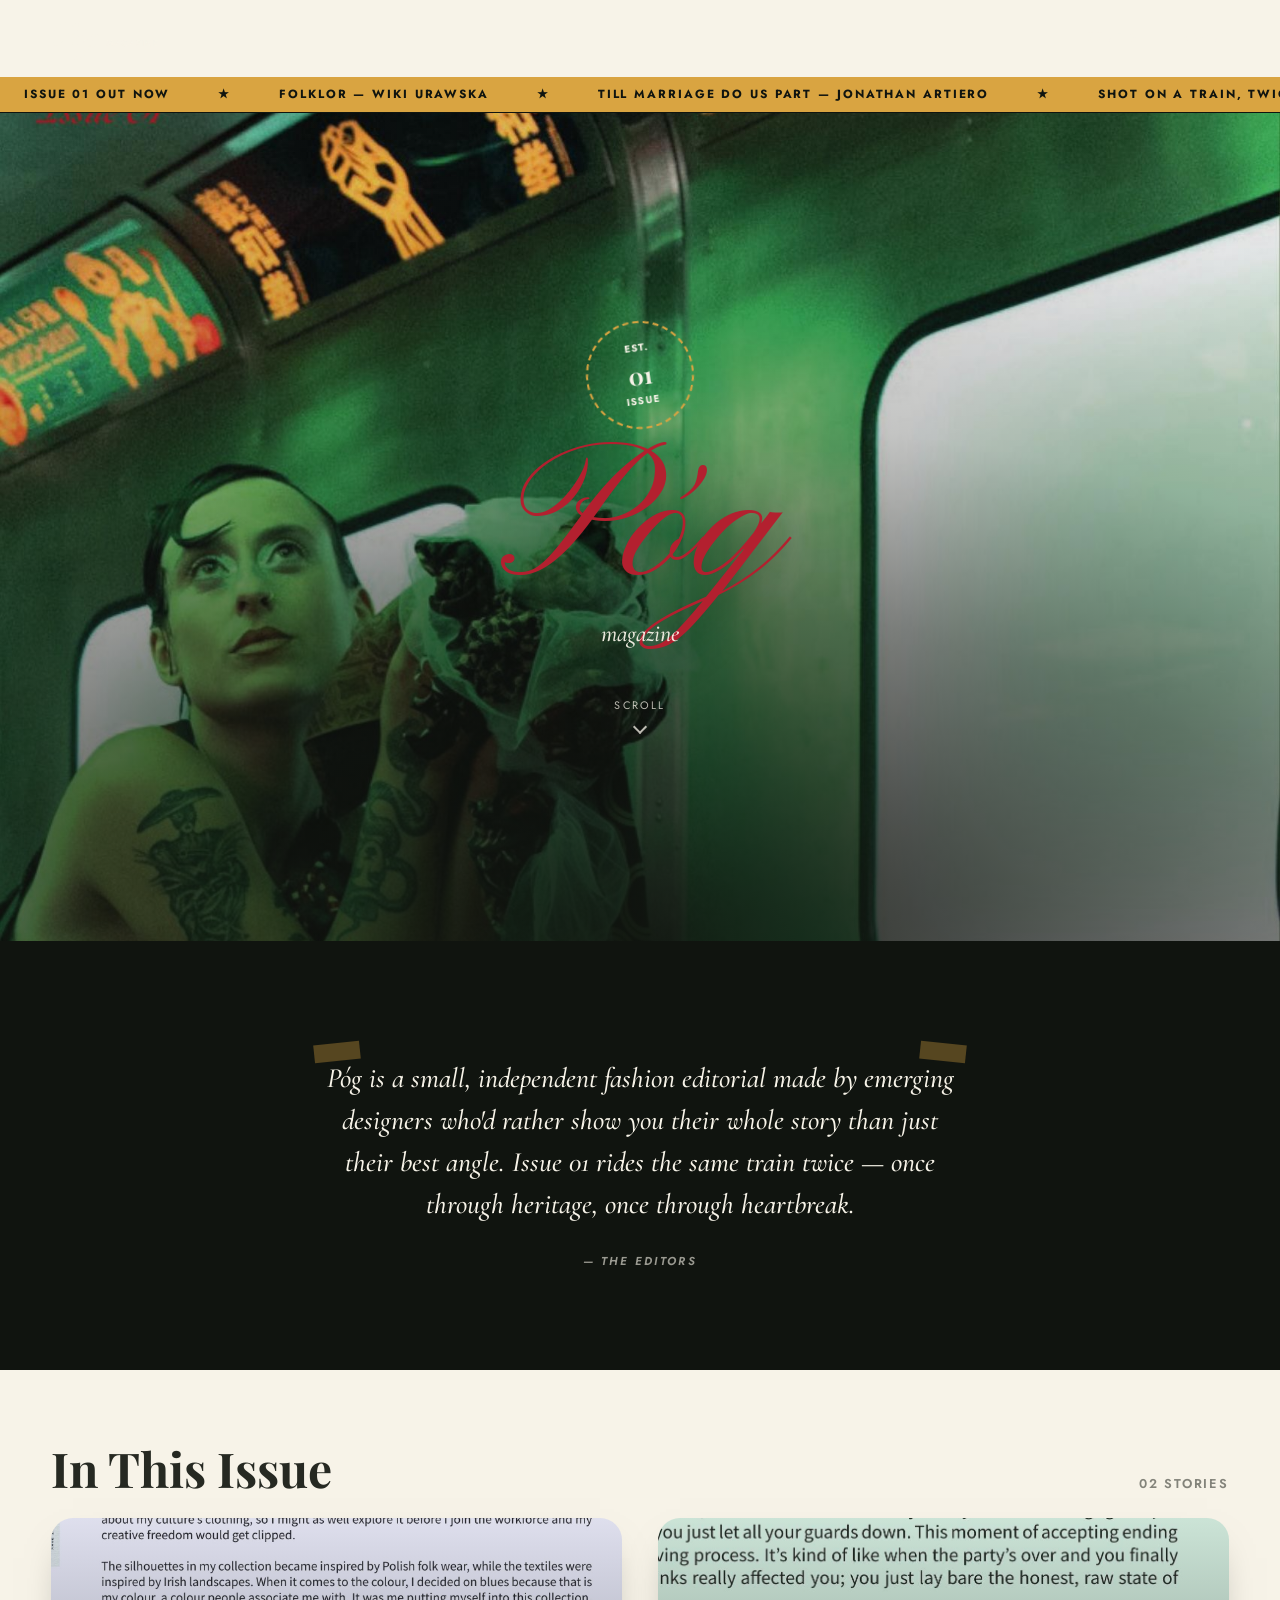
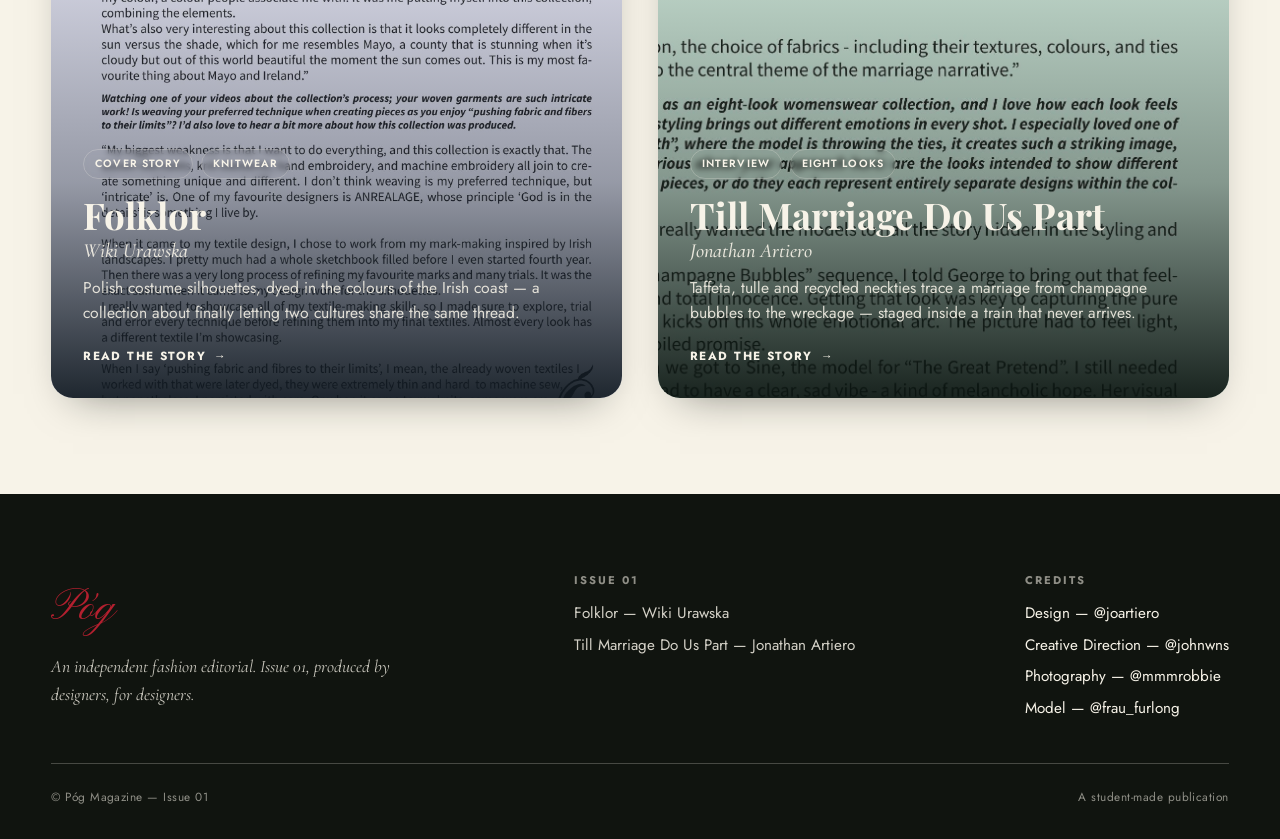
==== index.html @ 199f37f8 "Add files via upload" ====
<!DOCTYPE html>
<html lang="en">
<head>
<meta charset="UTF-8">
<meta name="viewport" content="width=device-width, initial-scale=1.0">
<title>Póg Magazine — Issue 01</title>
<meta name="description" content="Póg Magazine, Issue 01 — an independent fashion editorial. Two stories, one shoot: heritage stitched in blue, heartbreak staged on a train.">
<link rel="stylesheet" href="styles.css">
</head>
<body>

<a class="skip-link" href="#main">Skip to content</a>

<header class="site-nav" id="siteNav">
  <a class="nav-logo" href="index.html">Póg<sup>Magazine</sup></a>
  <nav aria-label="Primary">
    <ul class="nav-links">
      <li><a href="#issue">Issue 01</a></li>
      <li><a href="#about">About</a></li>
    </ul>
  </nav>
</header>

<div class="ticker" aria-hidden="true">
  <div class="ticker-track">
    <span>Issue 01 out now</span><span>★</span>
    <span>Folklor — Wiki Urawska</span><span>★</span>
    <span>Till Marriage Do Us Part — Jonathan Artiero</span><span>★</span>
    <span>Shot on a train, twice</span><span>★</span>
    <span>Issue 01 out now</span><span>★</span>
    <span>Folklor — Wiki Urawska</span><span>★</span>
    <span>Till Marriage Do Us Part — Jonathan Artiero</span><span>★</span>
    <span>Shot on a train, twice</span><span>★</span>
  </div>
</div>

<main id="main">

  <section class="hero" aria-label="Cover">
    <div class="hero-media">
      <img src="assets/cover.jpg" alt="A model in green light holds a bouquet of ties inside a train carriage, wearing a pinstripe corset with tattoos visible on her arm." loading="eager">
    </div>
    <div class="hero-content">
      <div class="hero-stamp" aria-hidden="true">
        <span>Est.</span>
        <strong>01</strong>
        <span>Issue</span>
      </div>
      <div class="hero-wordmark">Póg</div>
      <p class="hero-tagline">magazine</p>
      <div class="scroll-cue">
        Scroll
        <span class="chev"></span>
      </div>
    </div>
  </section>

  <section class="mission" id="about">
    <div class="mission-card reveal">
      <p>Póg is a small, independent fashion editorial made by emerging designers who'd rather show you their whole story than just their best angle. Issue 01 rides the same train twice — once through heritage, once through heartbreak.</p>
      <p class="signed">— The Editors</p>
    </div>
  </section>

  <div class="section-head reveal" id="issue">
    <h2>In This Issue</h2>
    <span class="count">02 Stories</span>
  </div>

  <section class="features" aria-label="Featured articles">

    <a class="feature-card reveal js-tilt" data-tone="folklor" href="article-folklor.html">
      <img src="assets/wiki-collage.jpg" alt="Models wearing pale blue textured knitwear and ruffled skirts from the Folklor collection." loading="lazy">
      <div class="feature-card-body">
        <div class="chip-row">
          <span class="chip">Cover Story</span>
          <span class="chip">Knitwear</span>
        </div>
        <h3>Folklor<span class="designer">Wiki Urawska</span></h3>
        <p>Polish costume silhouettes, dyed in the colours of the Irish coast — a collection about finally letting two cultures share the same thread.</p>
        <span class="feature-cta">Read the story <span class="arrow" aria-hidden="true">&rarr;</span></span>
      </div>
    </a>

    <a class="feature-card reveal js-tilt" data-tone="till-marriage" href="article-till-marriage.html">
      <img src="assets/jonathan-bride.jpg" alt="A bride in a tulle veil holds a bouquet made of neckties, standing inside a lit train carriage." loading="lazy">
      <div class="feature-card-body">
        <div class="chip-row">
          <span class="chip">Interview</span>
          <span class="chip">Eight Looks</span>
        </div>
        <h3>Till Marriage Do Us Part<span class="designer">Jonathan Artiero</span></h3>
        <p>Taffeta, tulle and recycled neckties trace a marriage from champagne bubbles to the wreckage — staged inside a train that never arrives.</p>
        <span class="feature-cta">Read the story <span class="arrow" aria-hidden="true">&rarr;</span></span>
      </div>
    </a>

  </section>

</main>

<footer class="site-footer">
  <div class="footer-grid">
    <div>
      <div class="footer-logo">Póg</div>
      <p class="footer-tagline">An independent fashion editorial. Issue 01, produced by designers, for designers.</p>
    </div>
    <div class="footer-col">
      <h3>Issue 01</h3>
      <ul>
        <li><a href="article-folklor.html">Folklor — Wiki Urawska</a></li>
        <li><a href="article-till-marriage.html">Till Marriage Do Us Part — Jonathan Artiero</a></li>
      </ul>
    </div>
    <div class="footer-col">
      <h3>Credits</h3>
      <ul>
        <li>Design — @joartiero</li>
        <li>Creative Direction — @johnwns</li>
        <li>Photography — @mmmrobbie</li>
        <li>Model — @frau_furlong</li>
      </ul>
    </div>
  </div>
  <div class="footer-bottom">
    <span>&copy; Póg Magazine — Issue 01</span>
    <span>A student-made publication</span>
  </div>
</footer>

<script src="script.js"></script>
</body>
</html>
---- styles.css ----
/* ==========================================================================
   Póg Magazine — stylesheet v2
   A webzine, not a flipbook: color-blocked sections pulled from the shoots,
   short-form editorial copy, and a few hand-finished, poppy interactions.
   ========================================================================== */

@import url('https://fonts.googleapis.com/css2?family=Playfair+Display:ital,wght@0,600;0,700;0,800;1,600;1,700&family=Cormorant+Garamond:ital,wght@0,500;1,500;1,600&family=Jost:wght@400;500;600;700&family=Pinyon+Script&display=swap');

:root{
  /* ground */
  --ink: #10140f;
  --ink-soft: #262922;
  --cream: #f7f3e8;
  --cream-dim: #efe8d6;
  --line: rgba(16,20,15,.14);
  --line-on-dark: rgba(247,243,232,.24);

  /* pulled straight from the shoots */
  --crimson: #b3202f;
  --crimson-deep: #7c1220;
  --emerald: #1c4a34;
  --emerald-deep: #0f2a1e;
  --gold: #d9a441;

  --blue: #6f97c2;
  --blue-deep: #33526f;
  --blue-tint: #e4ecf4;

  --sage: #7fa38c;
  --sage-deep: #2c4838;
  --sage-tint: #e5efe7;

  --accent: var(--crimson);
  --accent-deep: var(--crimson-deep);
  --tint: var(--cream-dim);

  /* type */
  --f-display: 'Playfair Display', Georgia, serif;
  --f-serif: 'Cormorant Garamond', Georgia, serif;
  --f-body: 'Jost', -apple-system, BlinkMacSystemFont, sans-serif;
  --f-script: 'Pinyon Script', cursive;

  --gutter: clamp(1.25rem, 4vw, 4rem);
  --ease-pop: cubic-bezier(.34,1.56,.64,1);
  --ease: cubic-bezier(.22,.68,.16,1);
}

[data-theme="folklor"]{ --accent: var(--blue-deep); --accent-deep: var(--blue-deep); --tint: var(--blue-tint); }
[data-theme="till-marriage"]{ --accent: var(--sage-deep); --accent-deep: var(--sage-deep); --tint: var(--sage-tint); }

/* ==========================================================================
   Reset & base
   ========================================================================== */
*, *::before, *::after{ box-sizing: border-box; }
html{ scroll-behavior: smooth; }
@media (prefers-reduced-motion: reduce){
  html{ scroll-behavior: auto; }
  *, *::before, *::after{
    animation-duration: .01ms !important;
    animation-iteration-count: 1 !important;
    transition-duration: .01ms !important;
    scroll-behavior: auto !important;
  }
}
body{
  margin: 0;
  background: var(--cream);
  color: var(--ink-soft);
  font-family: var(--f-body);
  font-size: 1rem;
  line-height: 1.6;
  -webkit-font-smoothing: antialiased;
}
img{ max-width: 100%; display: block; }
a{ color: inherit; }
h1,h2,h3,h4{ font-family: var(--f-display); font-weight: 700; line-height: 1.1; margin: 0; }

.skip-link{
  position: absolute; left: -999px; top: 0;
  background: var(--ink); color: var(--cream);
  padding: .75rem 1.25rem; z-index: 200;
  font-family: var(--f-body); letter-spacing: .08em; text-transform: uppercase; font-size: .8rem;
}
.skip-link:focus{ left: var(--gutter); top: var(--gutter); }
:focus-visible{ outline: 2px solid var(--crimson); outline-offset: 3px; }
.visually-hidden{ position:absolute; width:1px; height:1px; overflow:hidden; clip:rect(0 0 0 0); white-space:nowrap; }

/* ==========================================================================
   Nav + ticker
   ========================================================================== */
.site-nav{
  position: sticky; top: 0; z-index: 100;
  display: flex; align-items: center; justify-content: space-between;
  padding: 1.35rem var(--gutter);
  background: transparent; color: var(--cream);
  transition: background .45s var(--ease), padding .35s var(--ease), box-shadow .35s var(--ease);
}
.site-nav.is-scrolled{
  background: rgba(16,20,15,.94);
  backdrop-filter: blur(10px);
  padding: .85rem var(--gutter);
  box-shadow: 0 1px 0 var(--line-on-dark);
}
.nav-logo{ font-family: var(--f-script); font-size: 2.1rem; line-height: 1; text-decoration: none; color: inherit; display: inline-flex; align-items: baseline; gap: .4rem; }
.nav-logo sup{ font-family: var(--f-body); font-size: .5rem; letter-spacing: .16em; text-transform: uppercase; font-weight: 600; opacity: .8; }
.nav-links{ display: flex; gap: clamp(1.1rem, 3vw, 2.25rem); list-style: none; margin: 0; padding: 0; font-family: var(--f-body); font-weight: 600; font-size: .78rem; letter-spacing: .1em; text-transform: uppercase; }
.nav-links a{ text-decoration: none; position: relative; padding-bottom: 2px; }
.nav-links a::after{ content:''; position:absolute; left:0; right:100%; bottom:-2px; height:2px; background: var(--gold); transition: right .3s var(--ease-pop); }
.nav-links a:hover::after, .nav-links a:focus-visible::after{ right: 0; }

.ticker{
  overflow: hidden;
  background: var(--gold);
  color: var(--ink);
  border-bottom: 1px solid var(--ink);
}
.ticker-track{
  display: flex;
  width: max-content;
  animation: ticker-scroll 26s linear infinite;
}
.ticker-track span{
  display: inline-flex;
  align-items: center;
  gap: .6rem;
  padding: .5rem 1.5rem;
  font-family: var(--f-body);
  font-weight: 700;
  font-size: .74rem;
  letter-spacing: .16em;
  text-transform: uppercase;
  white-space: nowrap;
}
@keyframes ticker-scroll{
  from{ transform: translateX(0); }
  to{ transform: translateX(-50%); }
}
@media (prefers-reduced-motion: reduce){
  .ticker-track{ animation: none; overflow-x: auto; }
}

/* ==========================================================================
   Hero
   ========================================================================== */
.hero{
  position: relative;
  min-height: 92svh;
  display: flex;
  align-items: center;
  justify-content: center;
  overflow: hidden;
  background: var(--emerald-deep);
}
.hero-media{ position: absolute; inset: 0; }
.hero-media img{ width:100%; height:100%; object-fit: cover; object-position: 50% 20%; }
.hero-media::after{
  content:'';
  position:absolute; inset:0;
  background:
    radial-gradient(120% 90% at 50% 100%, rgba(16,20,15,.94) 0%, rgba(16,20,15,.55) 45%, rgba(16,20,15,.25) 70%, rgba(16,20,15,.1) 100%);
}
.hero-content{
  position: relative; z-index: 2;
  text-align: center;
  color: var(--cream);
  padding: 0 var(--gutter);
}
.hero-stamp{
  display: inline-flex;
  flex-direction: column;
  align-items: center;
  justify-content: center;
  width: 108px; height: 108px;
  border: 2px dashed var(--gold);
  border-radius: 50%;
  margin-bottom: 1.5rem;
  transform: rotate(-8deg);
  animation: stamp-in .7s var(--ease-pop) both;
  animation-delay: .2s;
}
.hero-stamp span{ font-family: var(--f-body); font-weight: 700; font-size: .62rem; letter-spacing: .12em; text-transform: uppercase; line-height: 1.5; }
.hero-stamp strong{ font-family: var(--f-display); font-size: 1.5rem; display: block; }
@keyframes stamp-in{
  0%{ opacity: 0; transform: rotate(-8deg) scale(.4); }
  100%{ opacity: 1; transform: rotate(-8deg) scale(1); }
}
.hero-wordmark{
  font-family: var(--f-script);
  font-size: clamp(5.5rem, 17vw, 12rem);
  line-height: .8;
  color: var(--crimson);
  text-shadow: 0 8px 40px rgba(0,0,0,.4);
}
.hero-tagline{
  font-family: var(--f-serif);
  font-style: italic;
  font-weight: 500;
  font-size: clamp(1.1rem, 2vw, 1.5rem);
  margin-top: .5rem;
  opacity: .95;
}
.scroll-cue{
  margin: 2.75rem auto 0;
  display: flex;
  flex-direction: column;
  align-items: center;
  gap: .5rem;
  font-family: var(--f-body);
  font-size: .68rem;
  letter-spacing: .2em;
  text-transform: uppercase;
  opacity: .75;
}
.scroll-cue .chev{
  width: 10px; height: 10px;
  border-right: 2px solid currentColor;
  border-bottom: 2px solid currentColor;
  transform: rotate(45deg);
  animation: chev-bounce 1.6s ease-in-out infinite;
}
@keyframes chev-bounce{
  0%,100%{ transform: rotate(45deg) translate(0,0); }
  50%{ transform: rotate(45deg) translate(4px,4px); }
}

/* ==========================================================================
   Reveal on scroll — poppier: slight rise + scale
   ========================================================================== */
.reveal{
  opacity: 0;
  transform: translateY(26px) scale(.98);
  transition: opacity .7s var(--ease-pop), transform .7s var(--ease-pop);
}
.reveal.in-view{ opacity: 1; transform: translateY(0) scale(1); }

/* ==========================================================================
   Mission strip
   ========================================================================== */
.mission{
  background: var(--ink);
  color: var(--cream);
  padding: clamp(3.5rem, 9vw, 5.5rem) var(--gutter);
  text-align: center;
  position: relative;
}
.mission-card{
  max-width: 40rem;
  margin: 0 auto;
  position: relative;
}
.mission-card::before, .mission-card::after{
  content: '';
  position: absolute;
  width: 46px; height: 18px;
  background: rgba(217,164,65,.35);
  top: -14px;
}
.mission-card::before{ left: -6px; transform: rotate(-6deg); }
.mission-card::after{ right: -6px; transform: rotate(6deg); }
.mission-card p{
  font-family: var(--f-serif);
  font-style: italic;
  font-weight: 500;
  font-size: clamp(1.3rem, 2.6vw, 1.75rem);
  line-height: 1.5;
}
.mission-card .signed{
  margin-top: 1.25rem;
  font-family: var(--f-body);
  font-size: .72rem;
  font-weight: 600;
  letter-spacing: .2em;
  text-transform: uppercase;
  opacity: .6;
}

/* ==========================================================================
   Issue index heading
   ========================================================================== */
.section-head{
  display: flex;
  align-items: baseline;
  justify-content: space-between;
  gap: 1rem;
  max-width: 1300px;
  margin: 0 auto;
  padding: clamp(3rem, 7vw, 4.5rem) var(--gutter) 1.5rem;
  flex-wrap: wrap;
}
.section-head h2{ font-size: clamp(2rem, 5vw, 3rem); }
.section-head .count{
  font-family: var(--f-body);
  font-weight: 600;
  font-size: .8rem;
  letter-spacing: .14em;
  text-transform: uppercase;
  color: var(--ink-soft);
  opacity: .55;
}

/* ==========================================================================
   Feature cards — color-blocked, tilt on hover
   ========================================================================== */
.features{
  display: grid;
  grid-template-columns: repeat(2, 1fr);
  gap: clamp(1.5rem, 3vw, 2.25rem);
  max-width: 1300px;
  margin: 0 auto;
  padding: 0 var(--gutter) clamp(4rem, 9vw, 6rem);
}
.feature-card{
  --tilt-x: 0deg;
  --tilt-y: 0deg;
  position: relative;
  display: block;
  text-decoration: none;
  color: var(--cream);
  border-radius: 22px;
  overflow: hidden;
  min-height: 480px;
  isolation: isolate;
  transform: perspective(900px) rotateX(var(--tilt-x)) rotateY(var(--tilt-y));
  transition: transform .35s var(--ease-pop), box-shadow .35s var(--ease);
  box-shadow: 0 18px 40px -22px rgba(16,20,15,.5);
}
.feature-card:hover, .feature-card:focus-visible{
  box-shadow: 0 30px 60px -24px rgba(16,20,15,.55);
}
.feature-card img{
  position: absolute; inset: 0;
  width: 100%; height: 100%;
  object-fit: cover;
  transition: transform .8s var(--ease);
  z-index: -2;
}
.feature-card:hover img{ transform: scale(1.06); }
.feature-card::after{
  content:'';
  position: absolute; inset: 0;
  z-index: -1;
  background: linear-gradient(180deg, rgba(16,20,15,.05) 0%, rgba(16,20,15,.35) 55%, rgba(16,20,15,.92) 100%);
}
.feature-card[data-tone="folklor"]::after{ background: linear-gradient(180deg, rgba(51,82,111,.08) 0%, rgba(20,32,44,.4) 55%, rgba(15,24,32,.93) 100%); }
.feature-card[data-tone="till-marriage"]::after{ background: linear-gradient(180deg, rgba(44,72,56,.08) 0%, rgba(16,28,22,.42) 55%, rgba(10,20,16,.93) 100%); }

.feature-card-body{
  position: relative;
  z-index: 1;
  height: 100%;
  display: flex;
  flex-direction: column;
  justify-content: flex-end;
  padding: 2rem;
}
.chip-row{
  display: flex;
  flex-wrap: wrap;
  gap: .5rem;
  margin-bottom: 1rem;
}
.chip{
  font-family: var(--f-body);
  font-weight: 600;
  font-size: .66rem;
  letter-spacing: .1em;
  text-transform: uppercase;
  padding: .35rem .7rem;
  border-radius: 999px;
  border: 1px solid var(--line-on-dark);
  backdrop-filter: blur(3px);
}
.feature-card-body h3{ font-size: clamp(1.7rem, 3.2vw, 2.3rem); }
.feature-card-body .designer{
  display: block;
  font-family: var(--f-serif);
  font-style: italic;
  font-weight: 500;
  font-size: .55em;
  margin-top: .25rem;
  opacity: .9;
}
.feature-card-body p{
  margin: .9rem 0 0;
  max-width: 30rem;
  font-size: .98rem;
  opacity: .88;
  line-height: 1.55;
}
.feature-cta{
  display: inline-flex;
  align-items: center;
  gap: .5rem;
  margin-top: 1.4rem;
  font-family: var(--f-body);
  font-weight: 700;
  font-size: .74rem;
  letter-spacing: .12em;
  text-transform: uppercase;
}
.feature-cta .arrow{ display: inline-block; transition: transform .3s var(--ease-pop); }
.feature-card:hover .feature-cta .arrow{ transform: translateX(6px) rotate(-4deg); }

@media (max-width: 860px){
  .features{ grid-template-columns: 1fr; }
  .feature-card{ min-height: 380px; }
}

/* ==========================================================================
   Footer
   ========================================================================== */
.site-footer{ background: var(--ink); color: var(--cream); padding: clamp(3rem, 8vw, 5rem) var(--gutter) 2rem; }
.footer-grid{ display: flex; flex-wrap: wrap; gap: 2.5rem; justify-content: space-between; max-width: 1300px; margin: 0 auto; padding-bottom: 2.25rem; border-bottom: 1px solid var(--line-on-dark); }
.footer-logo{ font-family: var(--f-script); font-size: 2.75rem; color: var(--crimson); }
.footer-tagline{ font-family: var(--f-serif); font-style: italic; opacity: .8; margin-top: .5rem; max-width: 22rem; font-size: 1.1rem; }
.footer-col h3{ font-family: var(--f-body); font-weight: 700; font-size: .7rem; letter-spacing: .18em; text-transform: uppercase; opacity: .55; margin-bottom: .9rem; }
.footer-col ul{ list-style: none; margin: 0; padding: 0; font-size: .95rem; }
.footer-col li{ margin-bottom: .45rem; }
.footer-col a{ text-decoration: none; opacity: .85; }
.footer-col a:hover{ opacity: 1; text-decoration: underline; }
.footer-bottom{ max-width: 1300px; margin: 1.5rem auto 0; display: flex; flex-wrap: wrap; gap: 1rem; justify-content: space-between; font-size: .74rem; letter-spacing: .04em; opacity: .55; }
.footer-bottom a{ text-decoration: underline; opacity: 1; }

/* ==========================================================================
   ARTICLE PAGES — short-form editorial
   ========================================================================== */
.article-hero{
  position: relative;
  min-height: 70svh;
  display: flex;
  align-items: flex-end;
  background: var(--ink);
}
.article-hero-media{ position: absolute; inset: 0; }
.article-hero-media img{ width:100%; height:100%; object-fit: cover; object-position: 50% 22%; }
.article-hero-media::after{ content:''; position:absolute; inset:0; background: linear-gradient(180deg, rgba(16,20,15,.05) 0%, rgba(16,20,15,.5) 60%, rgba(16,20,15,.94) 100%); }
.article-hero-content{ position: relative; z-index: 2; color: var(--cream); padding: 0 var(--gutter) 3rem; max-width: 1200px; margin: 0 auto; width: 100%; }
.article-collection{ font-family: var(--f-body); font-weight: 700; font-size: .76rem; letter-spacing: .2em; text-transform: uppercase; opacity: .85; margin-bottom: .6rem; }
.article-hero-content h1{ font-size: clamp(2.4rem, 6.5vw, 4.6rem); }
.article-hero-content .subtitle{ font-family: var(--f-serif); font-style: italic; font-weight: 500; font-size: clamp(1.05rem, 2vw, 1.35rem); margin-top: .9rem; max-width: 38rem; opacity: .92; }

.the-gist{
  max-width: 1200px;
  margin: 0 auto;
  display: grid;
  grid-template-columns: repeat(4, 1fr);
  gap: 1px;
  background: var(--line);
  border-top: 1px solid var(--line);
  border-bottom: 1px solid var(--line);
}
.the-gist div{ background: var(--cream); padding: 1.5rem var(--gutter); }
.the-gist dt{ font-family: var(--f-body); font-weight: 700; font-size: .65rem; letter-spacing: .14em; text-transform: uppercase; opacity: .5; margin-bottom: .4rem; }
.the-gist dd{ margin: 0; font-family: var(--f-serif); font-size: 1.15rem; font-weight: 500; }

.article-intro{
  max-width: 42rem;
  margin: 0 auto;
  padding: clamp(2.5rem, 6vw, 4rem) var(--gutter) 1rem;
}
.article-intro p{
  font-family: var(--f-serif);
  font-size: clamp(1.25rem, 2.4vw, 1.55rem);
  line-height: 1.65;
  font-weight: 500;
}

.highlights{
  max-width: 1200px;
  margin: 0 auto;
  padding: clamp(2rem, 5vw, 3rem) var(--gutter) clamp(3rem, 6vw, 4rem);
  display: grid;
  grid-template-columns: repeat(3, 1fr);
  gap: 1.5rem;
}
.highlight-card{
  background: var(--tint);
  border-radius: 18px;
  padding: 1.75rem 1.6rem;
  position: relative;
  transition: transform .35s var(--ease-pop), box-shadow .35s var(--ease);
}
.highlight-card:hover{ transform: translateY(-6px) rotate(-.6deg); box-shadow: 0 20px 34px -20px rgba(16,20,15,.3); }
.highlight-card:nth-child(2):hover{ transform: translateY(-6px) rotate(.6deg); }
.highlight-card .tag{
  display: inline-block;
  font-family: var(--f-body);
  font-weight: 700;
  font-size: .66rem;
  letter-spacing: .12em;
  text-transform: uppercase;
  color: var(--accent-deep);
  margin-bottom: .85rem;
}
.highlight-card p{
  font-family: var(--f-serif);
  font-style: italic;
  font-size: 1.2rem;
  line-height: 1.5;
  margin: 0;
  color: var(--ink);
}
@media (max-width: 900px){ .highlights{ grid-template-columns: 1fr; } .the-gist{ grid-template-columns: repeat(2,1fr); } }

.gallery-strip{
  display: grid;
  grid-template-columns: 1.3fr 1fr;
  gap: 1rem;
  max-width: 1200px;
  margin: 0 auto;
  padding: 0 var(--gutter) clamp(3rem, 6vw, 4.5rem);
}
.gallery-strip figure{ margin: 0; overflow: hidden; border-radius: 18px; }
.gallery-strip img{ width: 100%; height: 100%; object-fit: cover; transition: transform .8s var(--ease); }
.gallery-strip figure:hover img{ transform: scale(1.05) rotate(.4deg); }
@media (max-width: 700px){ .gallery-strip{ grid-template-columns: 1fr; } }

.closing-quote{
  background: var(--accent-deep);
  color: var(--cream);
  padding: clamp(3.5rem, 9vw, 6rem) var(--gutter);
  text-align: center;
}
.closing-quote blockquote{
  max-width: 44rem; margin: 0 auto;
  font-family: var(--f-display);
  font-style: italic;
  font-weight: 700;
  font-size: clamp(1.5rem, 4vw, 2.3rem);
  line-height: 1.4;
}
.closing-quote cite{ display: block; margin-top: 1.25rem; font-family: var(--f-body); font-style: normal; font-weight: 700; font-size: .74rem; letter-spacing: .16em; text-transform: uppercase; opacity: .7; }

.article-credits{ max-width: 1200px; margin: 0 auto; padding: clamp(2.5rem, 6vw, 3.5rem) var(--gutter); display: flex; flex-wrap: wrap; gap: 2.5rem; justify-content: space-between; font-size: .95rem; }
.article-credits h2{ font-family: var(--f-body); font-weight: 700; font-size: .7rem; letter-spacing: .18em; text-transform: uppercase; opacity: .5; margin-bottom: .6rem; }

.next-article{
  display: flex; justify-content: space-between; align-items: center; gap: 1.5rem; flex-wrap: wrap;
  background: var(--ink); color: var(--cream);
  padding: clamp(2.25rem, 5vw, 3.5rem) var(--gutter);
  text-decoration: none;
}
.next-article .label{ font-family: var(--f-body); font-weight: 600; font-size: .7rem; letter-spacing: .18em; text-transform: uppercase; opacity: .6; display: block; margin-bottom: .4rem; }
.next-article .title{ font-family: var(--f-display); font-style: italic; font-size: clamp(1.3rem, 3vw, 1.9rem); }
.next-article .arrow{ font-size: 1.5rem; transition: transform .3s var(--ease-pop); }
.next-article:hover .arrow{ transform: translateX(8px) rotate(-6deg); }

.back-to-top{
  position: fixed; right: 1.4rem; bottom: 1.4rem;
  width: 46px; height: 46px; border-radius: 50%;
  background: var(--crimson); color: var(--cream); border: none;
  display: flex; align-items: center; justify-content: center;
  cursor: pointer; opacity: 0; transform: translateY(12px) scale(.8); pointer-events: none;
  transition: opacity .3s var(--ease), transform .3s var(--ease-pop);
  z-index: 90; font-size: 1.1rem;
  box-shadow: 0 10px 24px -10px rgba(16,20,15,.5);
}
.back-to-top.is-visible{ opacity: 1; transform: translateY(0) scale(1); pointer-events: auto; }
.back-to-top:hover{ transform: translateY(-3px) scale(1.05); }

@media (max-width: 620px){
  .nav-links{ gap: 1rem; font-size: .68rem; }
  .the-gist{ grid-template-columns: 1fr 1fr; }
}
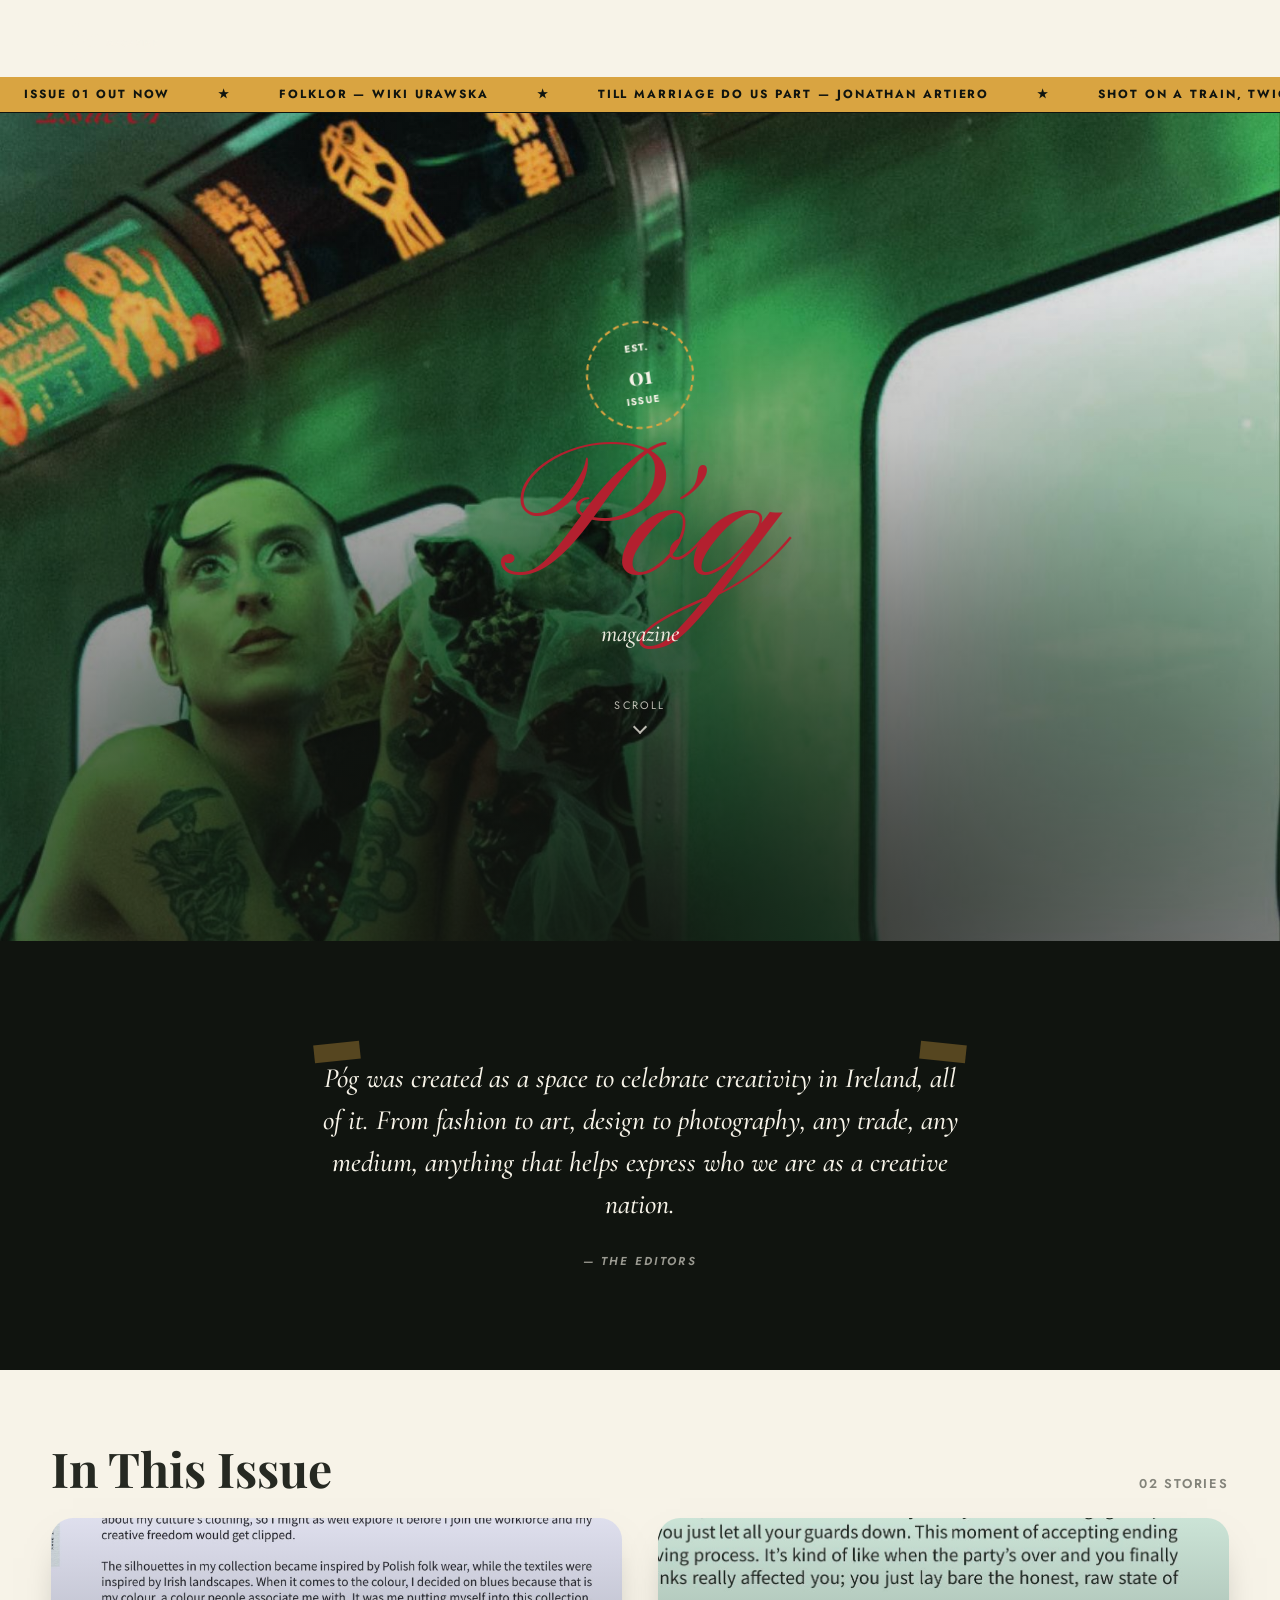
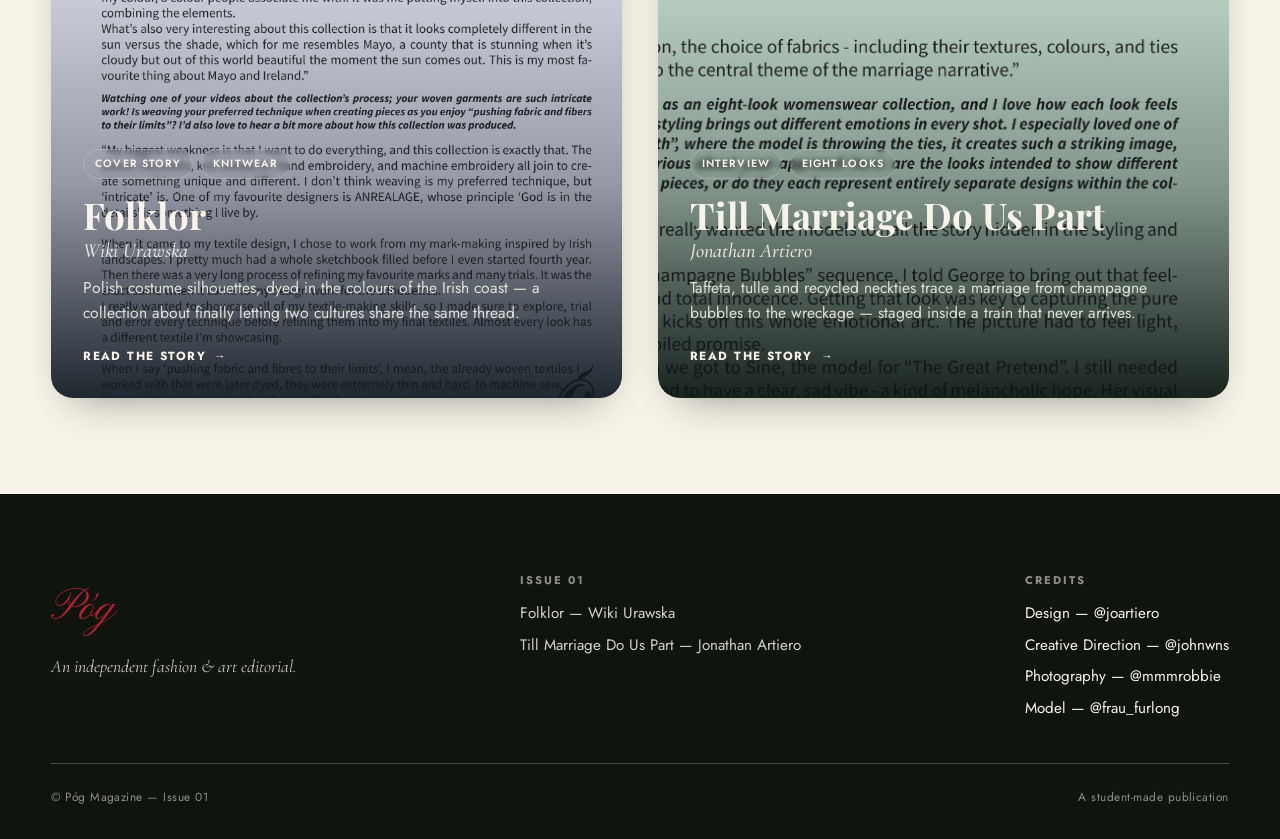
==== commit f4ca2de1: "microcopy" ====
--- a/index.html
+++ b/index.html
@@ -57,7 +57,7 @@
 
   <section class="mission" id="about">
     <div class="mission-card reveal">
-      <p>Póg is a small, independent fashion editorial made by emerging designers who'd rather show you their whole story than just their best angle. Issue 01 rides the same train twice — once through heritage, once through heartbreak.</p>
+      <p>Póg was created as a space to celebrate creativity in Ireland, all of it. From fashion to art, design to photography, any trade, any medium, anything that helps express who we are as a creative nation.</p>
       <p class="signed">— The Editors</p>
     </div>
   </section>
@@ -103,7 +103,7 @@
   <div class="footer-grid">
     <div>
       <div class="footer-logo">Póg</div>
-      <p class="footer-tagline">An independent fashion editorial. Issue 01, produced by designers, for designers.</p>
+      <p class="footer-tagline">An independent fashion & art editorial.</p>
     </div>
     <div class="footer-col">
       <h3>Issue 01</h3>
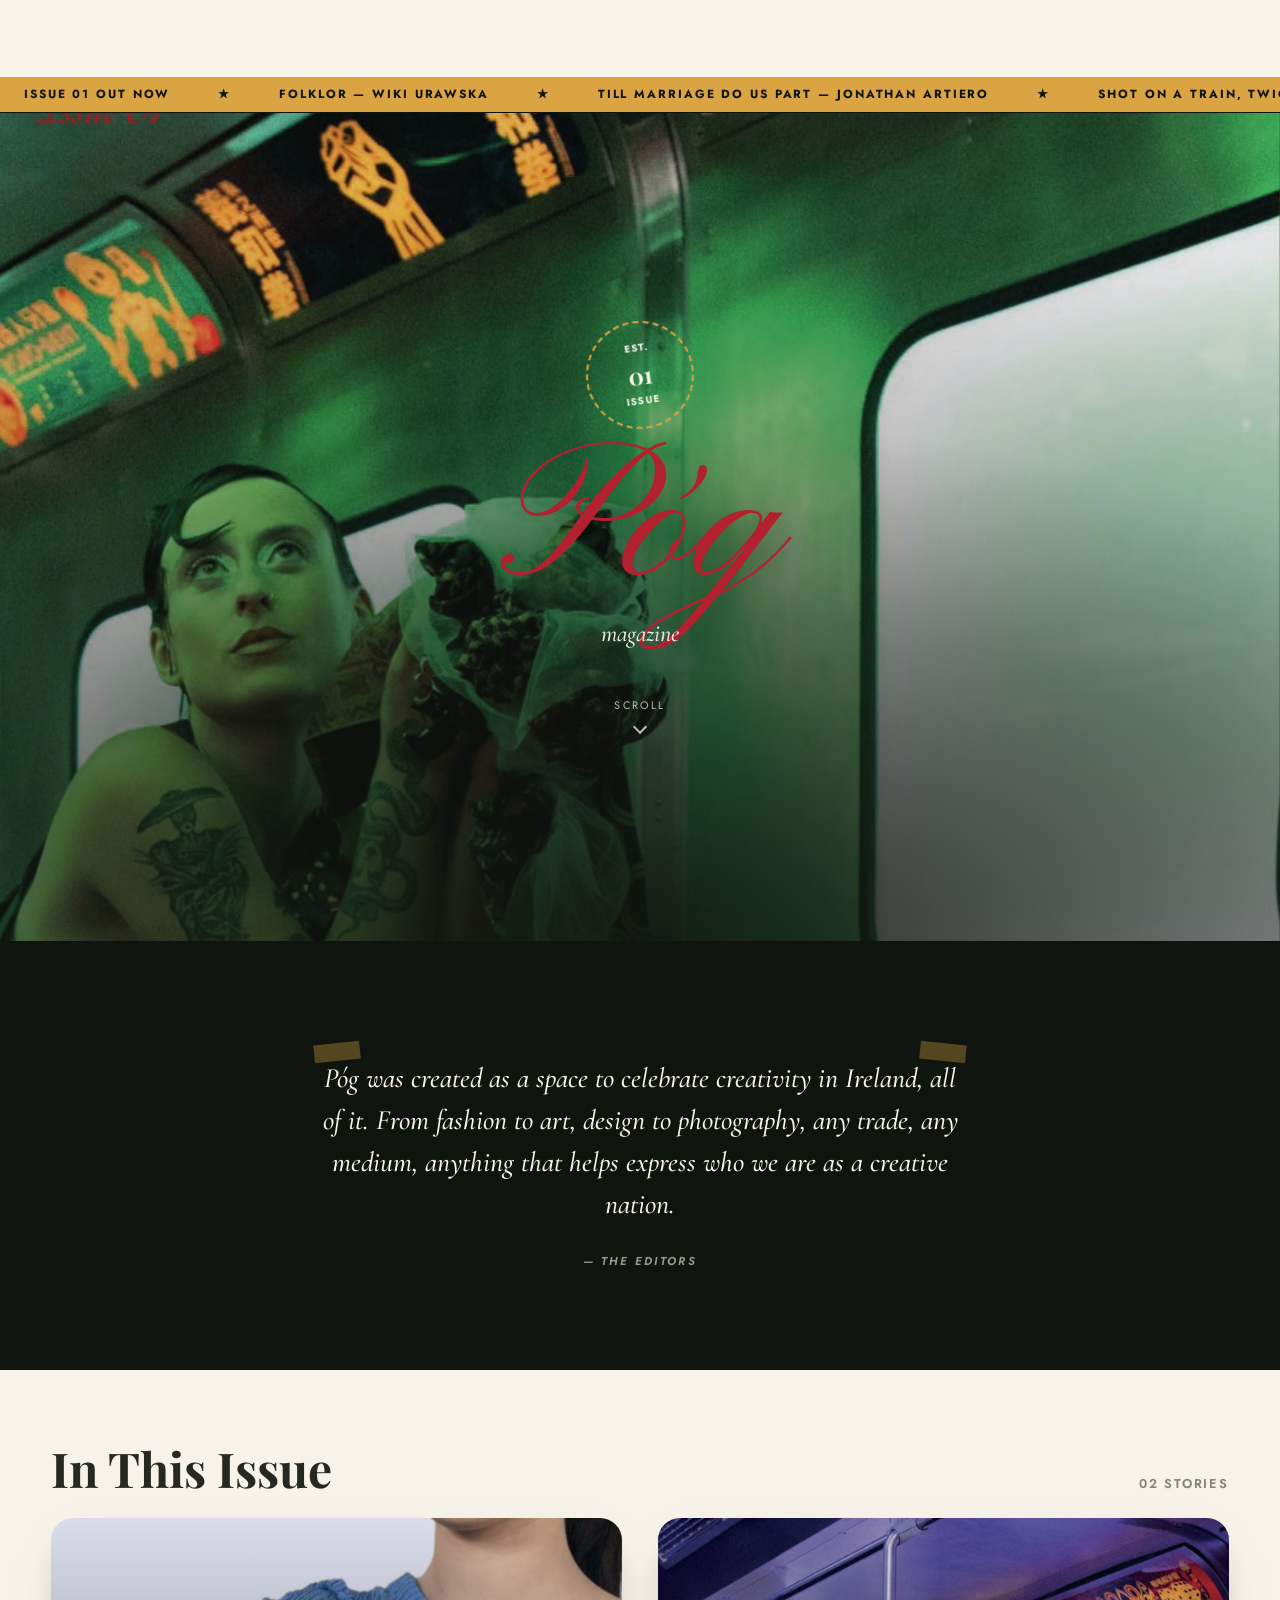
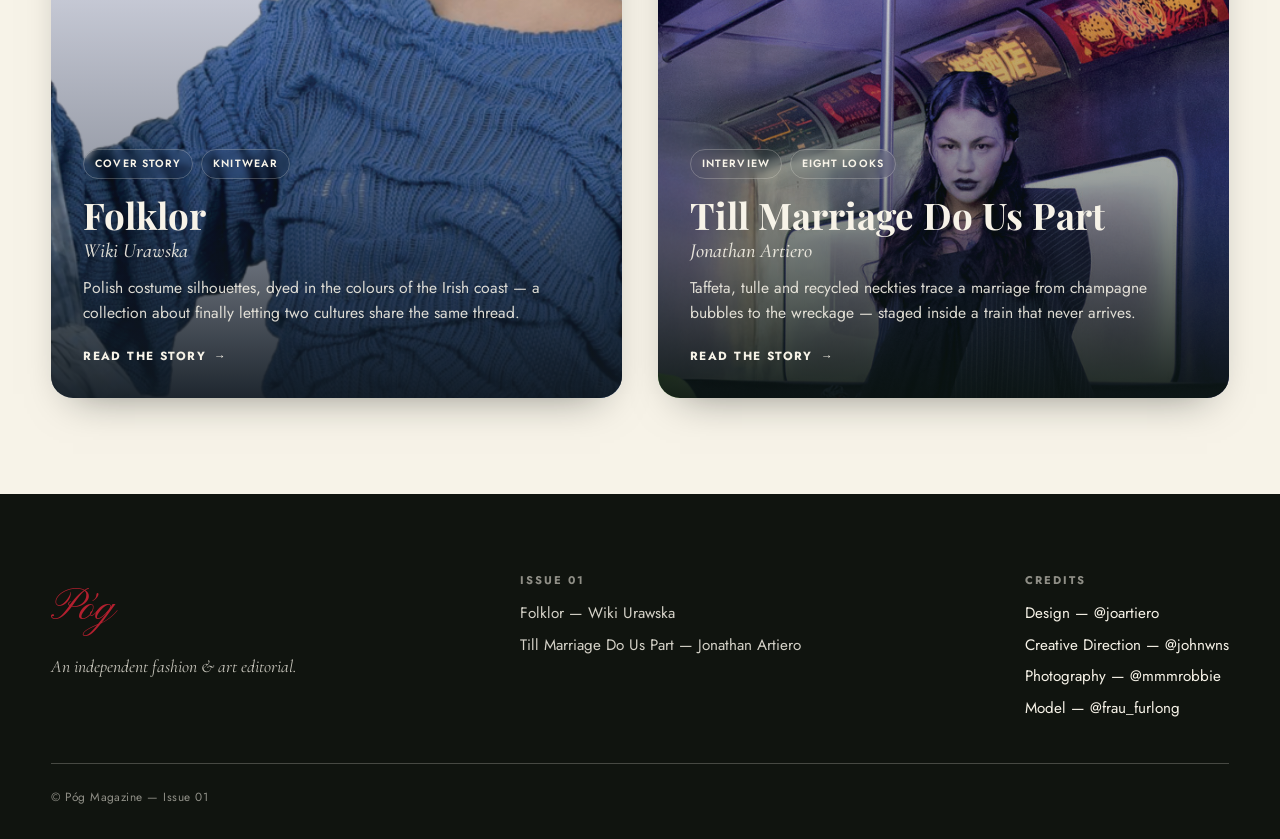
==== commit 5de2cc82: "fix" ====
--- a/index.html
+++ b/index.html
@@ -70,7 +70,7 @@
   <section class="features" aria-label="Featured articles">
 
     <a class="feature-card reveal js-tilt" data-tone="folklor" href="article-folklor.html">
-      <img src="assets/wiki-collage.jpg" alt="Models wearing pale blue textured knitwear and ruffled skirts from the Folklor collection." loading="lazy">
+      <img src="assets/wiki-collage.png" alt="Models wearing pale blue textured knitwear and ruffled skirts from the Folklor collection." loading="lazy">
       <div class="feature-card-body">
         <div class="chip-row">
           <span class="chip">Cover Story</span>
@@ -83,7 +83,7 @@
     </a>
 
     <a class="feature-card reveal js-tilt" data-tone="till-marriage" href="article-till-marriage.html">
-      <img src="assets/jonathan-bride.jpg" alt="A bride in a tulle veil holds a bouquet made of neckties, standing inside a lit train carriage." loading="lazy">
+      <img src="assets/jonathan-bride.png" alt="A bride in a tulle veil holds a bouquet made of neckties, standing inside a lit train carriage." loading="lazy">
       <div class="feature-card-body">
         <div class="chip-row">
           <span class="chip">Interview</span>
@@ -124,7 +124,6 @@
   </div>
   <div class="footer-bottom">
     <span>&copy; Póg Magazine — Issue 01</span>
-    <span>A student-made publication</span>
   </div>
 </footer>
 
